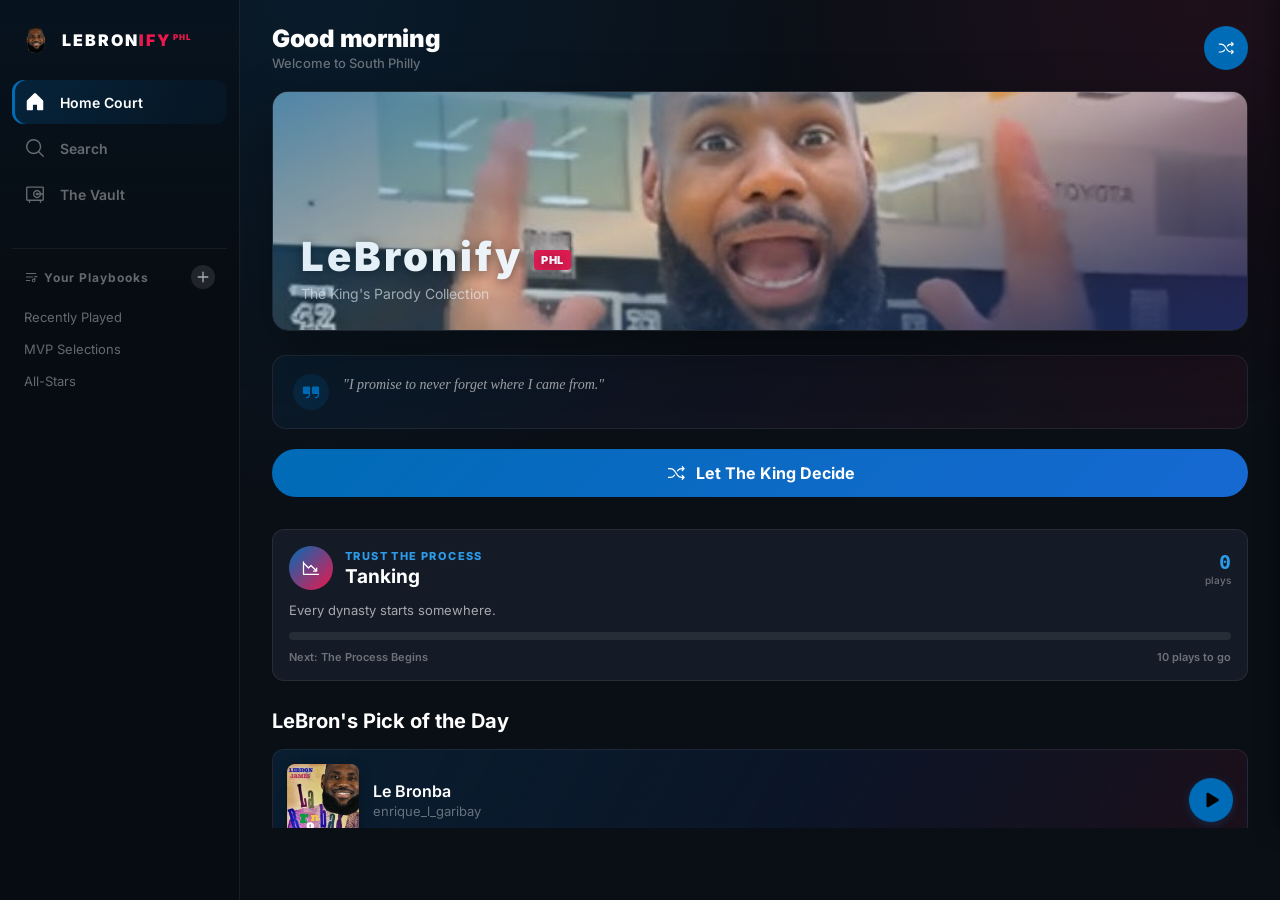
==== player/index.html @ b7b15cd8 "Rebuild the icon set, add analytics and SEO, harden mobile Icons - Replaced the hand-rolled icon set" ====
<!DOCTYPE html>
<html lang="en">
<head>
    <meta charset="UTF-8">
    <meta name="viewport" content="width=device-width, initial-scale=1.0, viewport-fit=cover">
    <meta name="theme-color" content="#0a0f16">

    <title>LeBronify Web Player — Stream 100+ LeBron Parody Songs Free</title>
    <meta name="description" content="Play the full LeBronify collection in your browser. Search 100+ LeBron James parody songs, build Playbooks, crown All-Stars and unlock trophies. Free, no sign-up.">
    <link rel="canonical" href="https://lebronify.app/player/">
    <meta name="robots" content="index, follow, max-image-preview:large">

    <!-- Open Graph -->
    <meta property="og:type" content="website">
    <meta property="og:site_name" content="LeBronify">
    <meta property="og:url" content="https://lebronify.app/player/">
    <meta property="og:title" content="LeBronify Web Player — 100+ LeBron Parody Songs">
    <meta property="og:description" content="Stream the full LeBronify collection free in your browser. No sign-up.">
    <meta property="og:image" content="https://lebronify.app/images/ui/og-image.jpg">
    <meta property="og:image:width" content="1200">
    <meta property="og:image:height" content="630">
    <meta property="og:image:alt" content="LeBronify — the King's parody collection">

    <meta name="twitter:card" content="summary_large_image">
    <meta name="twitter:title" content="LeBronify Web Player — 100+ LeBron Parody Songs">
    <meta name="twitter:description" content="Stream the full LeBronify collection free in your browser. No sign-up.">
    <meta name="twitter:image" content="https://lebronify.app/images/ui/og-image.jpg">

    <!-- Installable, full-screen on mobile home screens -->
    <meta name="mobile-web-app-capable" content="yes">
    <meta name="apple-mobile-web-app-capable" content="yes">
    <meta name="apple-mobile-web-app-status-bar-style" content="black-translucent">
    <meta name="apple-mobile-web-app-title" content="LeBronify">

    <base href="/">
    <link rel="stylesheet" href="theme.css">
    <link rel="stylesheet" href="app.css">
    <link rel="icon" type="image/png" href="images/ui/lebron_default.png">
    <link rel="apple-touch-icon" href="images/ui/app-icon.png">
    <link rel="manifest" href="site.webmanifest">

    <link rel="preload" href="/fonts/inter-var.woff2" as="font" type="font/woff2" crossorigin>

    <script type="application/ld+json">
{
  "@context": "https://schema.org",
  "@type": "WebApplication",
  "name": "LeBronify Web Player",
  "url": "https://lebronify.app/player/",
  "applicationCategory": "MultimediaApplication",
  "operatingSystem": "Any (web browser)",
  "description": "Free browser music player for 100+ LeBron James parody songs.",
  "isAccessibleForFree": true,
  "offers": {
    "@type": "Offer",
    "price": "0",
    "priceCurrency": "USD"
  },
  "isPartOf": {
    "@id": "https://lebronify.app/#website"
  },
  "breadcrumb": {
    "@type": "BreadcrumbList",
    "itemListElement": [
      {
        "@type": "ListItem",
        "position": 1,
        "name": "Home",
        "item": "https://lebronify.app/"
      },
      {
        "@type": "ListItem",
        "position": 2,
        "name": "Web Player",
        "item": "https://lebronify.app/player/"
      }
    ]
  }
}
    </script>

    <script src="analytics.js"></script>
</head>
<body>
    <div id="app">
        <!-- Sidebar -->
        <aside class="sidebar" id="sidebar">
            <a href="/" class="sidebar-logo">
                <img src="images/ui/lebron_default.png" alt="LeBronify" class="sidebar-logo-img">
                <span class="sidebar-logo-text">LEBRONIFY</span>
            </a>
            <nav class="sidebar-nav">
                <button class="nav-item active" data-view="home">
                    <i data-icon="home" class="nav-icon"></i>
                    <span class="nav-label">Home Court</span>
                </button>
                <button class="nav-item" data-view="search">
                    <i data-icon="search" class="nav-icon"></i>
                    <span class="nav-label">Search</span>
                </button>
                <button class="nav-item" data-view="vault">
                    <i data-icon="vault" class="nav-icon"></i>
                    <span class="nav-label">The Vault</span>
                </button>
            </nav>
            <div class="sidebar-playlists">
                <div class="sidebar-playlists-header">
                    <span class="sidebar-playlists-title">
                        <i data-icon="playlist" data-icon-size="14"></i>
                        Your Playbooks
                    </span>
                    <button class="sidebar-create-btn" id="create-playlist-btn" title="Draft a Playbook">
                        <i data-icon="plus" data-icon-size="14"></i>
                    </button>
                </div>
                <div class="sidebar-playlists-list" id="sidebar-playlists"></div>
            </div>
        </aside>

        <!-- Main Content -->
        <main class="main-content" id="main-content">
            <!-- Home View -->
            <div class="view active" id="view-home">
                <div class="taco-rain" id="taco-rain"></div>
                <div class="view-scroll">
                    <!-- Greeting -->
                    <div class="greeting-bar">
                        <div class="greeting-copy">
                            <h2 class="greeting-text" id="greeting-text">Good evening</h2>
                            <p class="greeting-sub">Welcome to South Philly</p>
                        </div>
                        <button class="greeting-shuffle pressable" id="greeting-shuffle" title="Shuffle everything" aria-label="Shuffle everything">
                            <i data-icon="shuffle" data-icon-size="18"></i>
                        </button>
                    </div>

                    <!-- Banner -->
                    <div class="home-banner">
                        <img src="images/ui/lebron_banner.jpg" alt="LeBron" class="banner-img">
                        <div class="banner-overlay">
                            <h1 class="banner-title">LeBronify <span class="visually-hidden">— LeBron James parody music player</span><span class="phl-badge" aria-hidden="true">PHL</span></h1>
                            <p class="banner-sub">The King's Parody Collection</p>
                        </div>
                    </div>

                    <!-- Taco Tuesday Banner (hidden by default) -->
                    <div class="taco-banner-section" id="taco-banner" style="display:none;">
                        <div class="taco-gradient">
                            <span class="taco-title-text">TACO TUESDAYYYYY</span>
                            <button class="taco-play-btn" id="taco-play-btn">
                                <i data-icon="play" data-icon-size="14"></i>
                                Play Taco Tuesday
                            </button>
                        </div>
                    </div>

                    <!-- LeBron Quote of the Day -->
                    <div class="lebron-quote-card" id="lebron-quote">
                        <div class="quote-icon">
                            <i data-icon="quotes" data-icon-size="20"></i>
                        </div>
                        <div class="quote-text" id="quote-text"></div>
                        <div class="quote-attr">- LeBron James</div>
                    </div>

                    <!-- Listening Streak -->
                    <div class="streak-bar" id="streak-bar" style="display:none;">
                        <i data-icon="flame" class="streak-icon" data-icon-size="32"></i>
                        <div class="streak-info">
                            <div class="streak-label">Listening Streak</div>
                            <div class="streak-count"><span id="streak-num">0</span> <span>day streak</span> &middot; <span id="total-plays">0</span> <span>plays</span></div>
                        </div>
                    </div>

                    <!-- Shuffle Button -->
                    <button class="shuffle-btn" id="shuffle-all-btn">
                        <i data-icon="shuffle" data-icon-size="20"></i>
                        Let The King Decide
                    </button>

                    <!-- Trust The Process -->
                    <div class="process-meter surface-card" id="process-meter"></div>

                    <!-- Song of the Day -->
                    <section class="home-section">
                        <h2 class="section-title">LeBron's Pick of the Day</h2>
                        <div class="potd-card" id="potd-card"></div>
                    </section>

                    <!-- Jump Back In -->
                    <section class="home-section" id="jumpback-section" style="display:none;">
                        <h2 class="section-title">Jump Back In</h2>
                        <p class="section-sub">Pick up where you left off</p>
                        <div class="jumpback-grid" id="jumpback-grid"></div>
                    </section>

                    <!-- Recent Highlights -->
                    <section class="home-section" id="recent-section" style="display:none;">
                        <h2 class="section-title">Recent Highlights</h2>
                        <div class="scroll-row" id="recent-row"></div>
                    </section>

                    <!-- MVP Selections -->
                    <section class="home-section" id="mvp-section" style="display:none;">
                        <h2 class="section-title">MVP Selections</h2>
                        <div class="scroll-row" id="mvp-row"></div>
                    </section>

                    <!-- My Starting 5 -->
                    <section class="home-section" id="starting5-section" style="display:none;">
                        <h2 class="section-title">GOAT Debate</h2>
                        <div class="starting5-card surface-card" id="starting5-preview"></div>
                        <button class="btn-primary starting5-share" id="starting5-share">
                            <i data-icon="share" data-icon-size="16"></i>
                            Share My Starting 5
                        </button>
                    </section>

                    <!-- The Full Roster -->
                    <section class="home-section">
                        <h2 class="section-title">The Full Roster</h2>
                        <div class="song-list" id="full-roster"></div>
                    </section>
                </div>
            </div>

            <!-- Search View -->
            <div class="view" id="view-search">
                <div class="view-scroll">
                    <h2 class="view-title">Search</h2>
                    <div class="search-bar-wrap">
                        <i data-icon="search" class="search-bar-icon"></i>
                        <input type="text" class="search-input" id="search-input" placeholder="Search the roster" autocomplete="off" autocorrect="off" spellcheck="false">
                        <button class="search-clear" id="search-clear-btn" aria-label="Clear search">✕</button>
                    </div>
                    <div id="search-active-category" style="display:none;"></div>
                    <div id="search-prefill"></div>
                    <div class="song-list" id="search-results"></div>
                </div>
            </div>

            <!-- Vault View -->
            <div class="view" id="view-vault">
                <div class="view-scroll">
                    <h2 class="view-title">The Vault</h2>
                    <div class="vault-stats" id="vault-stats"></div>
                    <div class="vault-tabs">
                        <button class="vault-tab active" data-vault-tab="playbooks">Playbooks</button>
                        <button class="vault-tab" data-vault-tab="allstars">All-Stars</button>
                        <button class="vault-tab" data-vault-tab="trophies">Trophies</button>
                    </div>
                    <div class="vault-panel active" id="vault-playbooks">
                        <div class="vault-section-label">System Playlists</div>
                        <div class="playlist-list" id="system-playlists"></div>
                        <div class="vault-section-label">Your Playbooks</div>
                        <div class="playlist-list" id="user-playlists"></div>
                        <button class="draft-btn" id="vault-create-btn">
                            <i data-icon="plus" data-icon-size="16"></i>
                            Draft a Playbook
                        </button>
                    </div>
                    <div class="vault-panel" id="vault-trophies">
                        <div class="trophies-head">
                            <span class="vault-section-label">Trophy Case</span>
                            <span class="trophies-count" id="trophies-count">0/12</span>
                        </div>
                        <div class="trophies-grid" id="trophies-grid"></div>
                    </div>
                    <div class="vault-panel" id="vault-allstars">
                        <div class="song-list" id="allstars-list"></div>
                        <div class="empty-state" id="empty-allstars" style="display:none;">
                            <i data-icon="star" class="empty-icon"></i>
                            <h3>No All-Stars Yet</h3>
                            <p>Even the King has his favorites. Tap the star on any song to crown it an All-Star.</p>
                        </div>
                    </div>
                </div>
            </div>

            <!-- Playlist Detail View -->
            <div class="view" id="view-playlist-detail">
                <div class="view-scroll">
                    <button class="back-btn" id="playlist-back-btn">
                        <i data-icon="back" data-icon-size="16"></i>
                        Back
                    </button>
                    <div class="playlist-header" id="playlist-header"></div>
                    <div class="playlist-actions">
                        <button class="play-all-btn" id="playlist-play-all">
                            <i data-icon="play" data-icon-size="14"></i>
                            Play All
                        </button>
                        <button class="shuffle-play-btn" id="playlist-shuffle">
                            <i data-icon="shuffle" data-icon-size="14"></i>
                            Shuffle
                        </button>
                    </div>
                    <div class="song-list" id="playlist-songs"></div>
                </div>
            </div>

            <!-- Now Playing View (full screen) -->
            <div class="view" id="view-player">
                <div class="view-scroll player-view-scroll">
                    <button class="back-btn player-back" id="player-back-btn">
                        <i data-icon="back" data-icon-size="16"></i>
                        Back
                    </button>
                    <!-- Empty State -->
                    <div class="player-empty" id="player-empty">
                        <img src="images/ui/lebron_default.png" alt="LeBron" class="player-empty-img">
                        <div class="player-empty-title">LEBRONIFY</div>
                        <div class="player-empty-quote">"I'm not playing right now, but I'm always ready."</div>
                        <button class="player-empty-btn" id="player-empty-play">
                            <i data-icon="play" data-icon-size="16"></i>
                            Let The King Play
                        </button>
                    </div>
                    <div class="player-content" id="player-content" style="display:none;">
                        <div class="player-art-wrap">
                            <img src="" alt="" class="player-art" id="player-art">
                        </div>
                        <div class="player-song-title" id="player-title">Not Playing</div>
                        <div class="player-song-artist" id="player-artist">Select a song to start</div>
                        <div class="player-progress-wrap">
                            <div class="player-progress-bar" id="player-progress-bar">
                                <div class="player-progress-fill" id="player-progress-fill"></div>
                                <div class="player-progress-thumb" id="player-progress-thumb"></div>
                            </div>
                            <div class="player-times">
                                <span id="player-time-current">0:00</span>
                                <span id="player-time-total">0:00</span>
                            </div>
                        </div>
                        <div class="player-controls">
                            <button class="ctrl-btn" id="btn-shuffle" title="Shuffle"></button>
                            <button class="ctrl-btn ctrl-main" id="btn-prev" title="Previous"></button>
                            <button class="ctrl-btn ctrl-play" id="btn-play" title="Play"></button>
                            <button class="ctrl-btn ctrl-main" id="btn-next" title="Next"></button>
                            <button class="ctrl-btn" id="btn-repeat" title="Repeat"></button>
                        </div>
                        <div class="player-actions">
                            <button class="action-btn" id="btn-favorite" title="All-Star">
                                <span class="action-icon"></span>
                                <span class="action-label">All-Star</span>
                            </button>
                            <button class="action-btn" id="btn-queue" title="Queue">
                                <i data-icon="queue" class="action-icon"></i>
                                <span class="action-label">Queue</span>
                            </button>
                            <button class="action-btn" id="btn-add-playlist" title="Add to Playbook">
                                <i data-icon="plusCircle" class="action-icon" data-icon-size="2"></i>
                                <span class="action-label">Playbook</span>
                            </button>
                            <button class="action-btn" id="btn-mix" title="Mix">
                                <i data-icon="sparkles" class="action-icon"></i>
                                <span class="action-label">Mix</span>
                            </button>
                        </div>
                        <!-- On The Bench -->
                        <div class="bench-section" id="bench-section">
                            <h3 class="bench-title">On The Bench</h3>
                            <div class="bench-list" id="bench-list"></div>
                        </div>
                    </div>
                </div>
            </div>
        </main>

        <!-- Queue Panel (slide-in) -->
        <div class="queue-panel" id="queue-panel">
            <div class="queue-drag-handle"></div>
            <div class="queue-header">
                <h2>Queue</h2>
                <button class="queue-close" id="queue-close">
                    <i data-icon="close" data-icon-size="18"></i>
                </button>
            </div>
            <!-- On The Court (now playing in queue) -->
            <div class="queue-court" id="queue-court"></div>
            <!-- On The Bench (upcoming) -->
            <div class="queue-bench-header">
                <span class="queue-bench-label">ON THE BENCH</span>
                <span class="queue-bench-count" id="queue-bench-count">0</span>
            </div>
            <div class="queue-list" id="queue-list"></div>
            <!-- Queue Bottom Controls -->
            <div class="queue-bottom">
                <button class="queue-bottom-btn" id="queue-clear" title="Clear">
                    <i data-icon="trash" data-icon-size="18"></i>
                    <span>Clear</span>
                </button>
                <button class="queue-bottom-btn" id="queue-shuffle" title="Shuffle">
                    <i data-icon="shuffle" data-icon-size="18"></i>
                    <span>Shuffle</span>
                </button>
                <button class="queue-bottom-btn" id="queue-repeat" title="Repeat">
                    <i data-icon="repeat" data-icon-size="18"></i>
                    <span>Repeat</span>
                </button>
                <button class="queue-bottom-btn" id="queue-mix" title="Mix">
                    <i data-icon="sparkles" data-icon-size="18"></i>
                    <span>Mix</span>
                </button>
            </div>
        </div>

        <!-- Now Playing Bar (bottom) -->
        <div class="now-playing-bar" id="now-playing-bar" style="display:none;">
            <div class="npb-progress">
                <div class="npb-progress-fill" id="npb-progress-fill"></div>
            </div>
            <div class="npb-content">
                <div class="npb-left" id="npb-open-player">
                    <img src="" alt="" class="npb-art" id="npb-art">
                    <div class="npb-info">
                        <div class="npb-title" id="npb-title">Not Playing</div>
                        <div class="npb-artist" id="npb-artist"></div>
                    </div>
                </div>
                <div class="npb-controls">
                    <button class="npb-btn" id="npb-prev"></button>
                    <button class="npb-btn npb-play" id="npb-play"></button>
                    <button class="npb-btn" id="npb-next"></button>
                </div>
                <div class="npb-right">
                    <button class="npb-btn npb-fav" id="npb-fav" title="All-Star"></button>
                    <div class="npb-volume">
                        <i data-icon="volume" data-icon-size="16"></i>
                        <input type="range" class="volume-slider" id="volume-slider" min="0" max="100" value="80">
                    </div>
                </div>
            </div>
        </div>

        <!-- AD Overlay -->
        <div class="ad-overlay" id="ad-overlay" style="display:none;">
            <div class="ad-card">
                <div class="ad-header" id="ad-header">THE BROW KNOWS</div>
                <img src="" alt="AD" class="ad-img" id="ad-img">
                <div class="ad-msg" id="ad-msg"></div>
                <button class="ad-dismiss-btn" id="ad-dismiss"></button>
            </div>
        </div>

        <!-- Create Playlist Modal -->
        <div class="modal-overlay" id="modal-create" style="display:none;">
            <div class="modal-card">
                <h2>Draft a Playbook</h2>
                <input type="text" class="modal-input" id="playlist-name-input" placeholder="Playbook name...">
                <div class="modal-actions">
                    <button class="modal-cancel" id="modal-cancel">Cancel</button>
                    <button class="modal-confirm" id="modal-confirm">Draft</button>
                </div>
            </div>
        </div>

        <!-- Add to Playlist Modal -->
        <div class="modal-overlay" id="modal-add-to-playlist" style="display:none;">
            <div class="modal-card">
                <h2>Add to Playbook</h2>
                <div class="modal-playlist-list" id="modal-playlist-list"></div>
                <button class="modal-cancel" id="modal-add-cancel">Cancel</button>
            </div>
        </div>

        <!-- Mobile Tab Bar -->
        <div class="mobile-tabs" id="mobile-tabs">
            <button class="mobile-tab active" data-view="home">
                <i data-icon="home" data-icon-size="20"></i>
                <span>Home</span>
            </button>
            <button class="mobile-tab" data-view="search">
                <i data-icon="search" data-icon-size="20"></i>
                <span>Search</span>
            </button>
            <button class="mobile-tab" data-view="player">
                <i data-icon="nowPlaying" data-icon-size="20"></i>
                <span>Now Playing</span>
            </button>
            <button class="mobile-tab" data-view="vault">
                <i data-icon="vault" data-icon-size="20"></i>
                <span>The Vault</span>
            </button>
        </div>
    </div>

    <script src="icons.js"></script>
    <script src="app.js"></script>
</body>
</html>
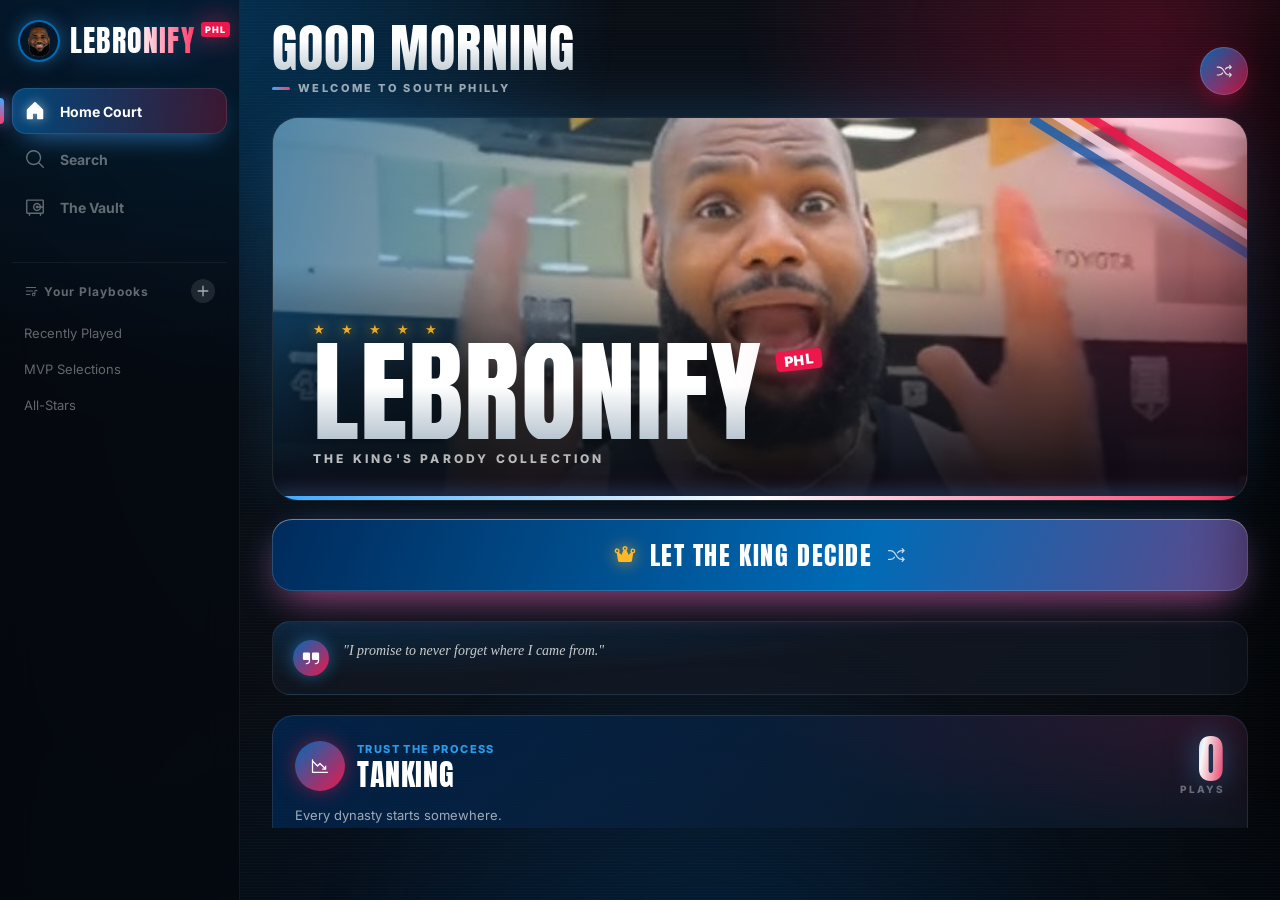
==== commit 6d645927: "Give the web player the arena-night redesign - Anton display type on titles, wordmarks and scoreboar" ====
--- a/player/index.html
+++ b/player/index.html
@@ -40,6 +40,7 @@
     <link rel="manifest" href="site.webmanifest">
 
     <link rel="preload" href="/fonts/inter-var.woff2" as="font" type="font/woff2" crossorigin>
+    <link rel="preload" href="/fonts/anton.woff2" as="font" type="font/woff2" crossorigin>
 
     <script type="application/ld+json">
 {
@@ -82,7 +83,15 @@
     <script src="analytics.js"></script>
 </head>
 <body>
-    <div id="app">
+    <div id="app" data-view="home">
+        <!-- Arena lights: slow-drifting spotlights behind everything, tinted
+             toward the current song's artwork colour. Purely decorative. -->
+        <div class="arena-bg" aria-hidden="true">
+            <span class="arena-light arena-light--royal"></span>
+            <span class="arena-light arena-light--liberty"></span>
+            <span class="arena-light arena-light--song"></span>
+        </div>
+
         <!-- Sidebar -->
         <aside class="sidebar" id="sidebar">
             <a href="/" class="sidebar-logo">
@@ -137,11 +146,25 @@
                     <!-- Banner -->
                     <div class="home-banner">
                         <img src="images/ui/lebron_banner.jpg" alt="LeBron" class="banner-img">
+                        <div class="banner-stripes" aria-hidden="true"><i></i><i></i><i></i></div>
+                        <button class="banner-live" id="banner-live" type="button" aria-label="Open the player">
+                            <span class="banner-live-dot" aria-hidden="true"></span>
+                            <span class="banner-live-label" id="banner-live-label">Live</span>
+                            <span class="banner-live-title" id="banner-live-title"></span>
+                        </button>
                         <div class="banner-overlay">
+                            <div class="banner-stars" aria-hidden="true">&#9733; &#9733; &#9733; &#9733; &#9733;</div>
                             <h1 class="banner-title">LeBronify <span class="visually-hidden">— LeBron James parody music player</span><span class="phl-badge" aria-hidden="true">PHL</span></h1>
                             <p class="banner-sub">The King's Parody Collection</p>
                         </div>
                     </div>
+
+                    <!-- Shuffle Button -->
+                    <button class="shuffle-btn" id="shuffle-all-btn">
+                        <i data-icon="crown" data-icon-size="22"></i>
+                        <span class="shuffle-btn-label">Let The King Decide</span>
+                        <i data-icon="shuffle" data-icon-size="20"></i>
+                    </button>
 
                     <!-- Taco Tuesday Banner (hidden by default) -->
                     <div class="taco-banner-section" id="taco-banner" style="display:none;">
@@ -171,12 +194,6 @@
                             <div class="streak-count"><span id="streak-num">0</span> <span>day streak</span> &middot; <span id="total-plays">0</span> <span>plays</span></div>
                         </div>
                     </div>
-
-                    <!-- Shuffle Button -->
-                    <button class="shuffle-btn" id="shuffle-all-btn">
-                        <i data-icon="shuffle" data-icon-size="20"></i>
-                        Let The King Decide
-                    </button>
 
                     <!-- Trust The Process -->
                     <div class="process-meter surface-card" id="process-meter"></div>
@@ -317,9 +334,16 @@
                         </button>
                     </div>
                     <div class="player-content" id="player-content" style="display:none;">
-                        <div class="player-art-wrap">
-                            <img src="" alt="" class="player-art" id="player-art">
-                        </div>
+                        <div class="player-stage">
+                            <!-- Record that slides out from behind the sleeve and spins while playing -->
+                            <div class="player-vinyl" aria-hidden="true">
+                                <img src="" alt="" class="player-vinyl-label" id="player-vinyl-label">
+                            </div>
+                            <div class="player-art-wrap">
+                                <img src="" alt="" class="player-art" id="player-art">
+                            </div>
+                        </div>
+                        <div class="player-eyebrow" aria-hidden="true"><span class="banner-live-dot"></span> On The Court</div>
                         <div class="player-song-title" id="player-title">Not Playing</div>
                         <div class="player-song-artist" id="player-artist">Select a song to start</div>
                         <div class="player-progress-wrap">
@@ -349,7 +373,7 @@
                                 <span class="action-label">Queue</span>
                             </button>
                             <button class="action-btn" id="btn-add-playlist" title="Add to Playbook">
-                                <i data-icon="plusCircle" class="action-icon" data-icon-size="2"></i>
+                                <i data-icon="plusCircle" class="action-icon" data-icon-size="20"></i>
                                 <span class="action-label">Playbook</span>
                             </button>
                             <button class="action-btn" id="btn-mix" title="Mix">
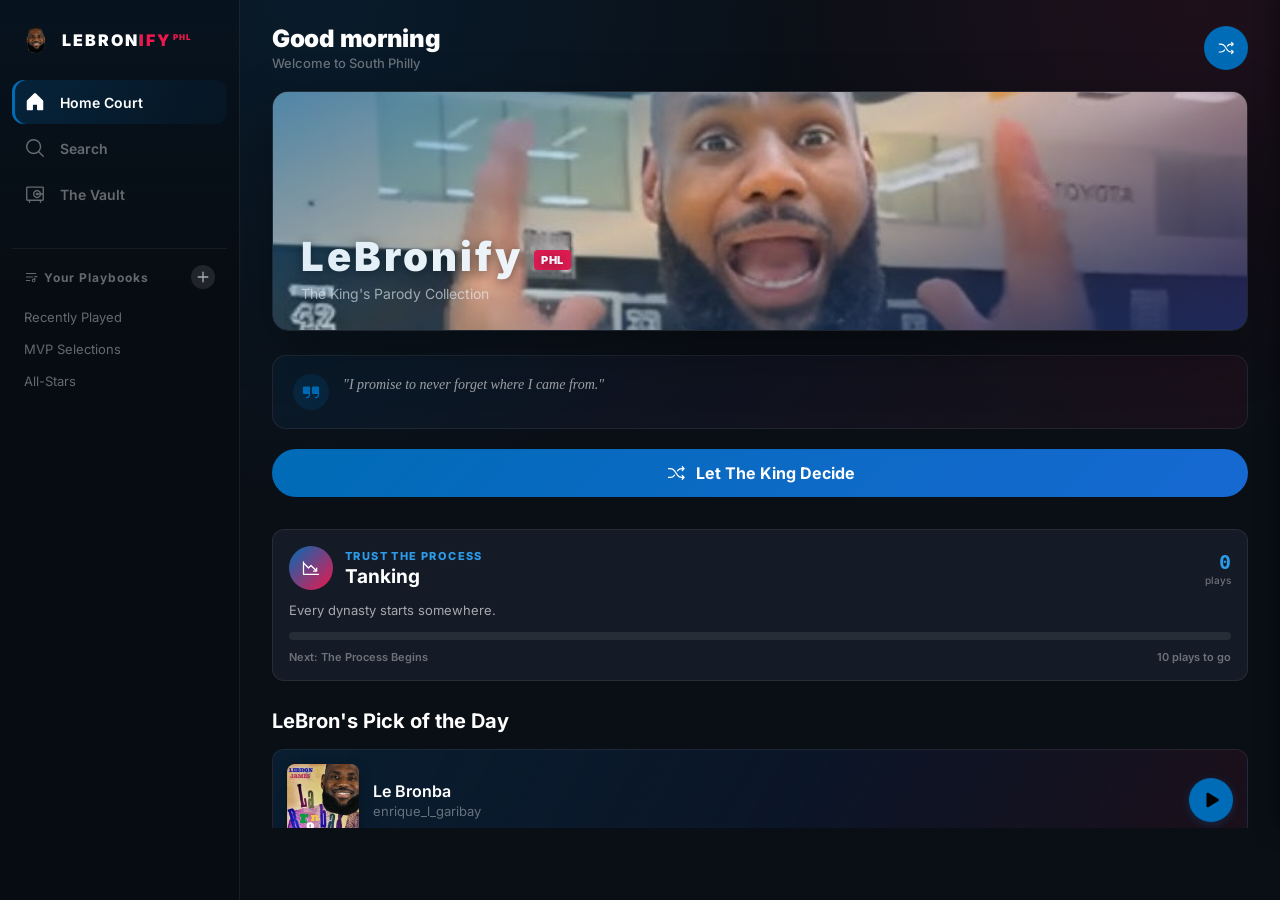
==== commit 9b6441c3: "Pare the landing page back to a cohesive, restrained design Codify usage rules in theme.css (royal =" ====
--- a/player/index.html
+++ b/player/index.html
@@ -40,7 +40,6 @@
     <link rel="manifest" href="site.webmanifest">
 
     <link rel="preload" href="/fonts/inter-var.woff2" as="font" type="font/woff2" crossorigin>
-    <link rel="preload" href="/fonts/anton.woff2" as="font" type="font/woff2" crossorigin>
 
     <script type="application/ld+json">
 {
@@ -84,14 +83,6 @@
 </head>
 <body>
     <div id="app" data-view="home">
-        <!-- Arena lights: slow-drifting spotlights behind everything, tinted
-             toward the current song's artwork colour. Purely decorative. -->
-        <div class="arena-bg" aria-hidden="true">
-            <span class="arena-light arena-light--royal"></span>
-            <span class="arena-light arena-light--liberty"></span>
-            <span class="arena-light arena-light--song"></span>
-        </div>
-
         <!-- Sidebar -->
         <aside class="sidebar" id="sidebar">
             <a href="/" class="sidebar-logo">
@@ -146,25 +137,11 @@
                     <!-- Banner -->
                     <div class="home-banner">
                         <img src="images/ui/lebron_banner.jpg" alt="LeBron" class="banner-img">
-                        <div class="banner-stripes" aria-hidden="true"><i></i><i></i><i></i></div>
-                        <button class="banner-live" id="banner-live" type="button" aria-label="Open the player">
-                            <span class="banner-live-dot" aria-hidden="true"></span>
-                            <span class="banner-live-label" id="banner-live-label">Live</span>
-                            <span class="banner-live-title" id="banner-live-title"></span>
-                        </button>
                         <div class="banner-overlay">
-                            <div class="banner-stars" aria-hidden="true">&#9733; &#9733; &#9733; &#9733; &#9733;</div>
                             <h1 class="banner-title">LeBronify <span class="visually-hidden">— LeBron James parody music player</span><span class="phl-badge" aria-hidden="true">PHL</span></h1>
                             <p class="banner-sub">The King's Parody Collection</p>
                         </div>
                     </div>
-
-                    <!-- Shuffle Button -->
-                    <button class="shuffle-btn" id="shuffle-all-btn">
-                        <i data-icon="crown" data-icon-size="22"></i>
-                        <span class="shuffle-btn-label">Let The King Decide</span>
-                        <i data-icon="shuffle" data-icon-size="20"></i>
-                    </button>
 
                     <!-- Taco Tuesday Banner (hidden by default) -->
                     <div class="taco-banner-section" id="taco-banner" style="display:none;">
@@ -194,6 +171,12 @@
                             <div class="streak-count"><span id="streak-num">0</span> <span>day streak</span> &middot; <span id="total-plays">0</span> <span>plays</span></div>
                         </div>
                     </div>
+
+                    <!-- Shuffle Button -->
+                    <button class="shuffle-btn" id="shuffle-all-btn">
+                        <i data-icon="shuffle" data-icon-size="20"></i>
+                        Let The King Decide
+                    </button>
 
                     <!-- Trust The Process -->
                     <div class="process-meter surface-card" id="process-meter"></div>
@@ -334,16 +317,9 @@
                         </button>
                     </div>
                     <div class="player-content" id="player-content" style="display:none;">
-                        <div class="player-stage">
-                            <!-- Record that slides out from behind the sleeve and spins while playing -->
-                            <div class="player-vinyl" aria-hidden="true">
-                                <img src="" alt="" class="player-vinyl-label" id="player-vinyl-label">
-                            </div>
-                            <div class="player-art-wrap">
-                                <img src="" alt="" class="player-art" id="player-art">
-                            </div>
-                        </div>
-                        <div class="player-eyebrow" aria-hidden="true"><span class="banner-live-dot"></span> On The Court</div>
+                        <div class="player-art-wrap">
+                            <img src="" alt="" class="player-art" id="player-art">
+                        </div>
                         <div class="player-song-title" id="player-title">Not Playing</div>
                         <div class="player-song-artist" id="player-artist">Select a song to start</div>
                         <div class="player-progress-wrap">
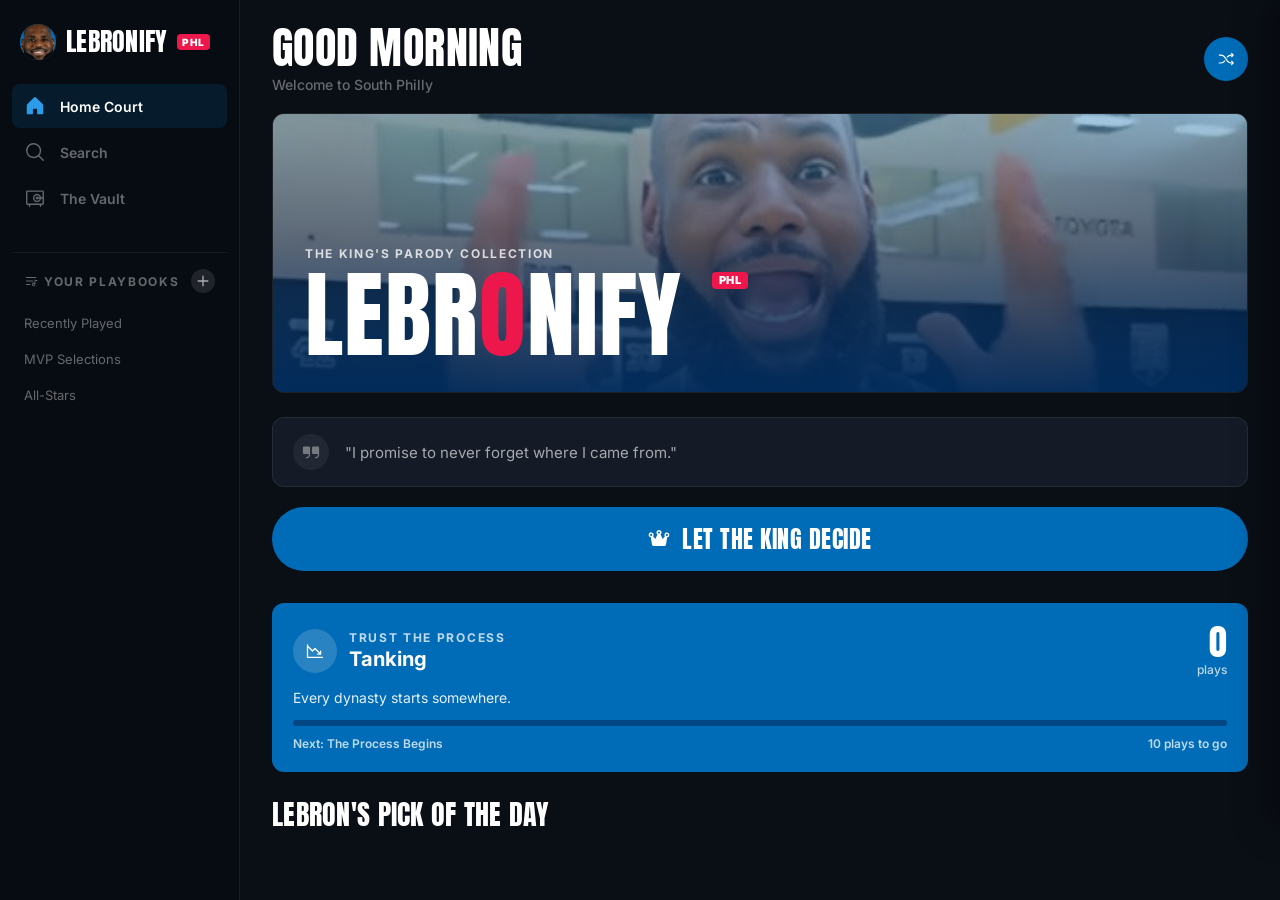
==== commit a7215c8b: "Rework the web player to match the landing page's system Replace the earlier arena refresh with a co" ====
--- a/player/index.html
+++ b/player/index.html
@@ -40,6 +40,7 @@
     <link rel="manifest" href="site.webmanifest">
 
     <link rel="preload" href="/fonts/inter-var.woff2" as="font" type="font/woff2" crossorigin>
+    <link rel="preload" href="/fonts/anton.woff2" as="font" type="font/woff2" crossorigin>
 
     <script type="application/ld+json">
 {
@@ -86,7 +87,7 @@
         <!-- Sidebar -->
         <aside class="sidebar" id="sidebar">
             <a href="/" class="sidebar-logo">
-                <img src="images/ui/lebron_default.png" alt="LeBronify" class="sidebar-logo-img">
+                <span class="brand-mark"><img src="images/ui/lebron_default.png" alt=""></span>
                 <span class="sidebar-logo-text">LEBRONIFY</span>
             </a>
             <nav class="sidebar-nav">
@@ -138,7 +139,7 @@
                     <div class="home-banner">
                         <img src="images/ui/lebron_banner.jpg" alt="LeBron" class="banner-img">
                         <div class="banner-overlay">
-                            <h1 class="banner-title">LeBronify <span class="visually-hidden">— LeBron James parody music player</span><span class="phl-badge" aria-hidden="true">PHL</span></h1>
+                            <h1 class="banner-title">LeBr<span class="banner-o">o</span>nify <span class="visually-hidden">— LeBron James parody music player</span><span class="phl-badge" aria-hidden="true">PHL</span></h1>
                             <p class="banner-sub">The King's Parody Collection</p>
                         </div>
                     </div>
@@ -174,7 +175,7 @@
 
                     <!-- Shuffle Button -->
                     <button class="shuffle-btn" id="shuffle-all-btn">
-                        <i data-icon="shuffle" data-icon-size="20"></i>
+                        <i data-icon="crown" data-icon-size="22"></i>
                         Let The King Decide
                     </button>
 
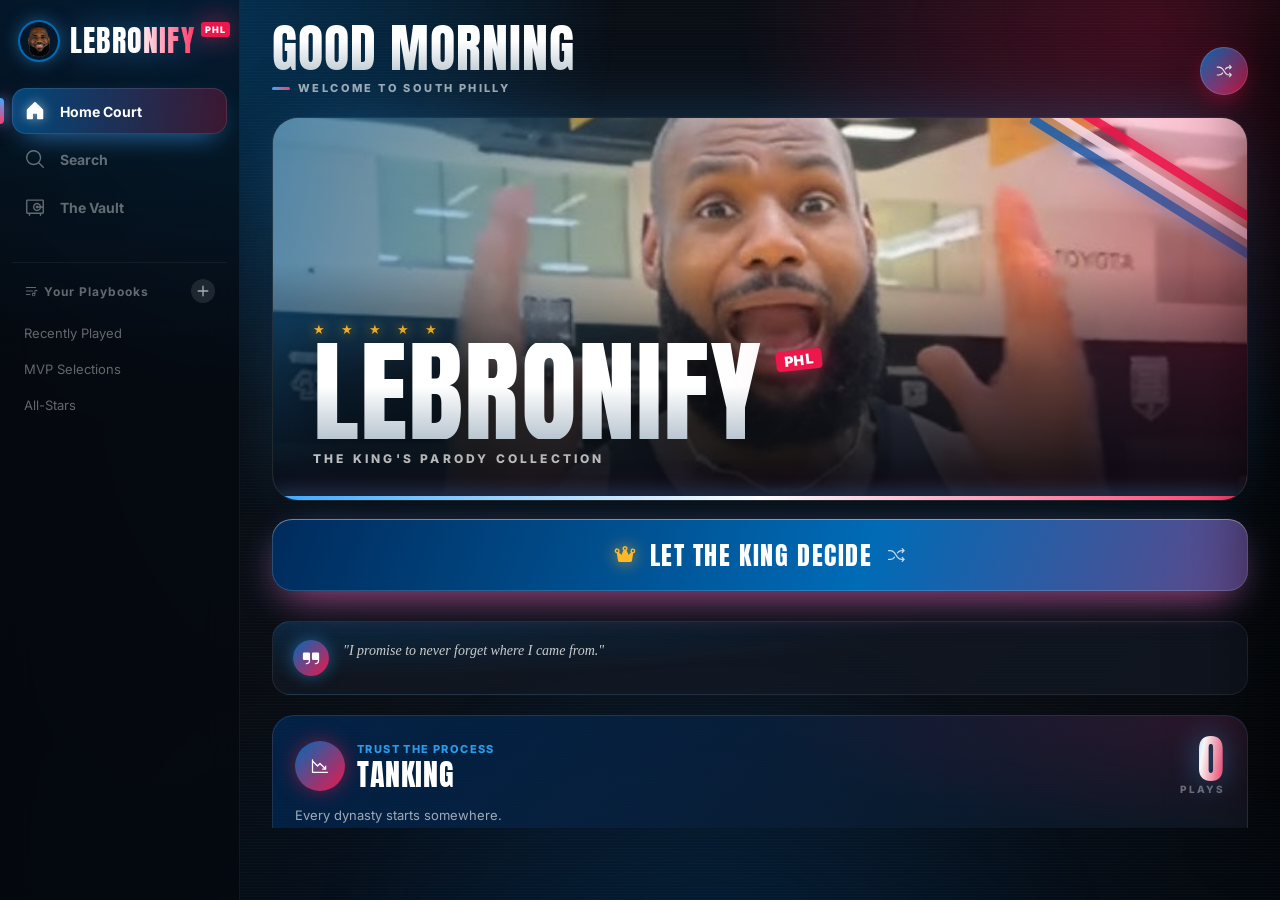
==== commit 29d606e2: "Give the web player the arena-night redesign - Anton display type on titles, wordmarks and scoreboar" ====
--- a/player/index.html
+++ b/player/index.html
@@ -84,10 +84,18 @@
 </head>
 <body>
     <div id="app" data-view="home">
+        <!-- Arena lights: slow-drifting spotlights behind everything, tinted
+             toward the current song's artwork colour. Purely decorative. -->
+        <div class="arena-bg" aria-hidden="true">
+            <span class="arena-light arena-light--royal"></span>
+            <span class="arena-light arena-light--liberty"></span>
+            <span class="arena-light arena-light--song"></span>
+        </div>
+
         <!-- Sidebar -->
         <aside class="sidebar" id="sidebar">
             <a href="/" class="sidebar-logo">
-                <span class="brand-mark"><img src="images/ui/lebron_default.png" alt=""></span>
+                <img src="images/ui/lebron_default.png" alt="LeBronify" class="sidebar-logo-img">
                 <span class="sidebar-logo-text">LEBRONIFY</span>
             </a>
             <nav class="sidebar-nav">
@@ -138,11 +146,25 @@
                     <!-- Banner -->
                     <div class="home-banner">
                         <img src="images/ui/lebron_banner.jpg" alt="LeBron" class="banner-img">
+                        <div class="banner-stripes" aria-hidden="true"><i></i><i></i><i></i></div>
+                        <button class="banner-live" id="banner-live" type="button" aria-label="Open the player">
+                            <span class="banner-live-dot" aria-hidden="true"></span>
+                            <span class="banner-live-label" id="banner-live-label">Live</span>
+                            <span class="banner-live-title" id="banner-live-title"></span>
+                        </button>
                         <div class="banner-overlay">
-                            <h1 class="banner-title">LeBr<span class="banner-o">o</span>nify <span class="visually-hidden">— LeBron James parody music player</span><span class="phl-badge" aria-hidden="true">PHL</span></h1>
+                            <div class="banner-stars" aria-hidden="true">&#9733; &#9733; &#9733; &#9733; &#9733;</div>
+                            <h1 class="banner-title">LeBronify <span class="visually-hidden">— LeBron James parody music player</span><span class="phl-badge" aria-hidden="true">PHL</span></h1>
                             <p class="banner-sub">The King's Parody Collection</p>
                         </div>
                     </div>
+
+                    <!-- Shuffle Button -->
+                    <button class="shuffle-btn" id="shuffle-all-btn">
+                        <i data-icon="crown" data-icon-size="22"></i>
+                        <span class="shuffle-btn-label">Let The King Decide</span>
+                        <i data-icon="shuffle" data-icon-size="20"></i>
+                    </button>
 
                     <!-- Taco Tuesday Banner (hidden by default) -->
                     <div class="taco-banner-section" id="taco-banner" style="display:none;">
@@ -172,12 +194,6 @@
                             <div class="streak-count"><span id="streak-num">0</span> <span>day streak</span> &middot; <span id="total-plays">0</span> <span>plays</span></div>
                         </div>
                     </div>
-
-                    <!-- Shuffle Button -->
-                    <button class="shuffle-btn" id="shuffle-all-btn">
-                        <i data-icon="crown" data-icon-size="22"></i>
-                        Let The King Decide
-                    </button>
 
                     <!-- Trust The Process -->
                     <div class="process-meter surface-card" id="process-meter"></div>
@@ -318,9 +334,16 @@
                         </button>
                     </div>
                     <div class="player-content" id="player-content" style="display:none;">
-                        <div class="player-art-wrap">
-                            <img src="" alt="" class="player-art" id="player-art">
-                        </div>
+                        <div class="player-stage">
+                            <!-- Record that slides out from behind the sleeve and spins while playing -->
+                            <div class="player-vinyl" aria-hidden="true">
+                                <img src="" alt="" class="player-vinyl-label" id="player-vinyl-label">
+                            </div>
+                            <div class="player-art-wrap">
+                                <img src="" alt="" class="player-art" id="player-art">
+                            </div>
+                        </div>
+                        <div class="player-eyebrow" aria-hidden="true"><span class="banner-live-dot"></span> On The Court</div>
                         <div class="player-song-title" id="player-title">Not Playing</div>
                         <div class="player-song-artist" id="player-artist">Select a song to start</div>
                         <div class="player-progress-wrap">
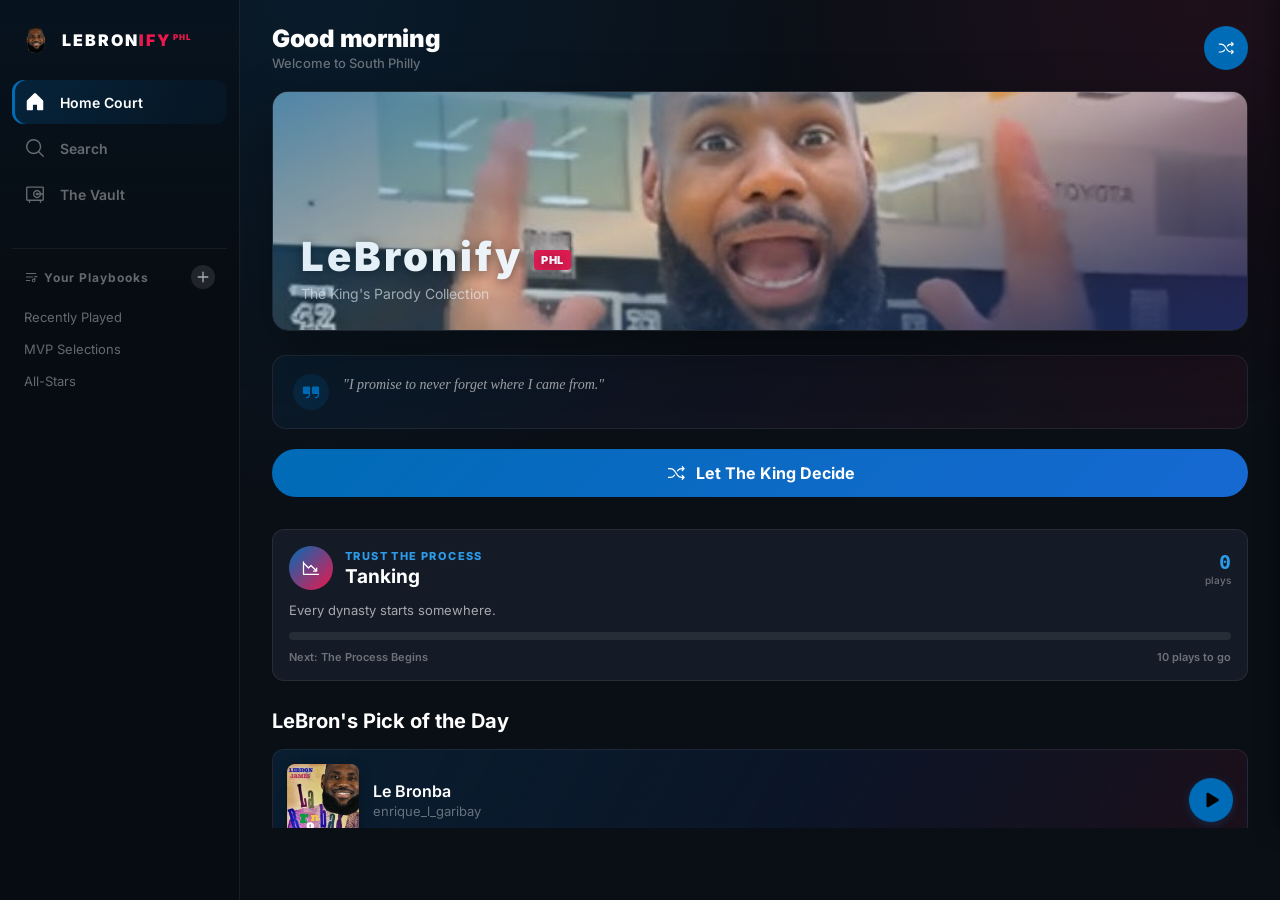
==== commit 56754e61: "Pare the landing page back to a cohesive, restrained design Codify usage rules in theme.css (royal =" ====
--- a/player/index.html
+++ b/player/index.html
@@ -40,7 +40,6 @@
     <link rel="manifest" href="site.webmanifest">
 
     <link rel="preload" href="/fonts/inter-var.woff2" as="font" type="font/woff2" crossorigin>
-    <link rel="preload" href="/fonts/anton.woff2" as="font" type="font/woff2" crossorigin>
 
     <script type="application/ld+json">
 {
@@ -84,14 +83,6 @@
 </head>
 <body>
     <div id="app" data-view="home">
-        <!-- Arena lights: slow-drifting spotlights behind everything, tinted
-             toward the current song's artwork colour. Purely decorative. -->
-        <div class="arena-bg" aria-hidden="true">
-            <span class="arena-light arena-light--royal"></span>
-            <span class="arena-light arena-light--liberty"></span>
-            <span class="arena-light arena-light--song"></span>
-        </div>
-
         <!-- Sidebar -->
         <aside class="sidebar" id="sidebar">
             <a href="/" class="sidebar-logo">
@@ -146,25 +137,11 @@
                     <!-- Banner -->
                     <div class="home-banner">
                         <img src="images/ui/lebron_banner.jpg" alt="LeBron" class="banner-img">
-                        <div class="banner-stripes" aria-hidden="true"><i></i><i></i><i></i></div>
-                        <button class="banner-live" id="banner-live" type="button" aria-label="Open the player">
-                            <span class="banner-live-dot" aria-hidden="true"></span>
-                            <span class="banner-live-label" id="banner-live-label">Live</span>
-                            <span class="banner-live-title" id="banner-live-title"></span>
-                        </button>
                         <div class="banner-overlay">
-                            <div class="banner-stars" aria-hidden="true">&#9733; &#9733; &#9733; &#9733; &#9733;</div>
                             <h1 class="banner-title">LeBronify <span class="visually-hidden">— LeBron James parody music player</span><span class="phl-badge" aria-hidden="true">PHL</span></h1>
                             <p class="banner-sub">The King's Parody Collection</p>
                         </div>
                     </div>
-
-                    <!-- Shuffle Button -->
-                    <button class="shuffle-btn" id="shuffle-all-btn">
-                        <i data-icon="crown" data-icon-size="22"></i>
-                        <span class="shuffle-btn-label">Let The King Decide</span>
-                        <i data-icon="shuffle" data-icon-size="20"></i>
-                    </button>
 
                     <!-- Taco Tuesday Banner (hidden by default) -->
                     <div class="taco-banner-section" id="taco-banner" style="display:none;">
@@ -194,6 +171,12 @@
                             <div class="streak-count"><span id="streak-num">0</span> <span>day streak</span> &middot; <span id="total-plays">0</span> <span>plays</span></div>
                         </div>
                     </div>
+
+                    <!-- Shuffle Button -->
+                    <button class="shuffle-btn" id="shuffle-all-btn">
+                        <i data-icon="shuffle" data-icon-size="20"></i>
+                        Let The King Decide
+                    </button>
 
                     <!-- Trust The Process -->
                     <div class="process-meter surface-card" id="process-meter"></div>
@@ -334,16 +317,9 @@
                         </button>
                     </div>
                     <div class="player-content" id="player-content" style="display:none;">
-                        <div class="player-stage">
-                            <!-- Record that slides out from behind the sleeve and spins while playing -->
-                            <div class="player-vinyl" aria-hidden="true">
-                                <img src="" alt="" class="player-vinyl-label" id="player-vinyl-label">
-                            </div>
-                            <div class="player-art-wrap">
-                                <img src="" alt="" class="player-art" id="player-art">
-                            </div>
-                        </div>
-                        <div class="player-eyebrow" aria-hidden="true"><span class="banner-live-dot"></span> On The Court</div>
+                        <div class="player-art-wrap">
+                            <img src="" alt="" class="player-art" id="player-art">
+                        </div>
                         <div class="player-song-title" id="player-title">Not Playing</div>
                         <div class="player-song-artist" id="player-artist">Select a song to start</div>
                         <div class="player-progress-wrap">
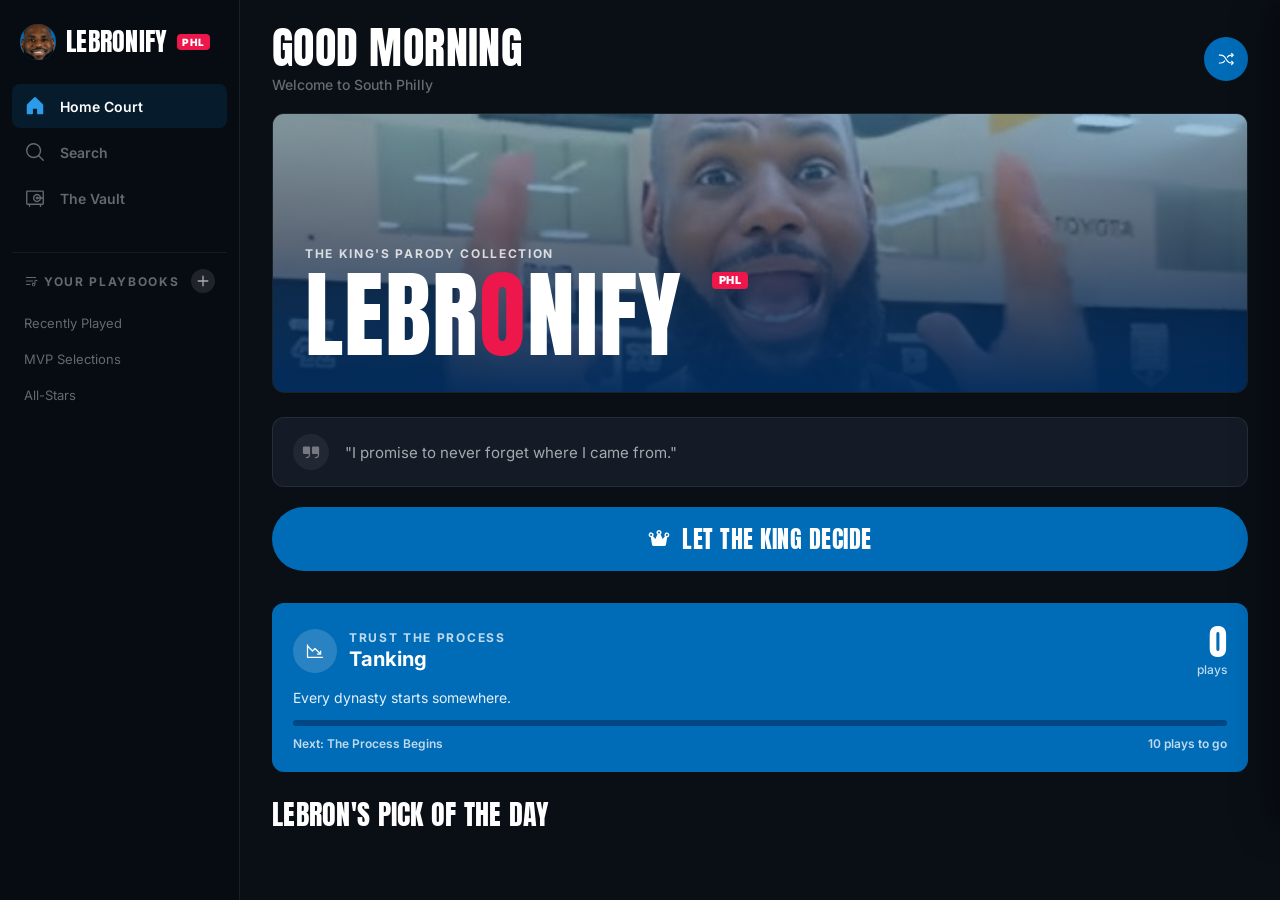
==== commit e576132d: "Rework the web player to match the landing page's system Replace the earlier arena refresh with a co" ====
--- a/player/index.html
+++ b/player/index.html
@@ -40,6 +40,7 @@
     <link rel="manifest" href="site.webmanifest">
 
     <link rel="preload" href="/fonts/inter-var.woff2" as="font" type="font/woff2" crossorigin>
+    <link rel="preload" href="/fonts/anton.woff2" as="font" type="font/woff2" crossorigin>
 
     <script type="application/ld+json">
 {
@@ -86,7 +87,7 @@
         <!-- Sidebar -->
         <aside class="sidebar" id="sidebar">
             <a href="/" class="sidebar-logo">
-                <img src="images/ui/lebron_default.png" alt="LeBronify" class="sidebar-logo-img">
+                <span class="brand-mark"><img src="images/ui/lebron_default.png" alt=""></span>
                 <span class="sidebar-logo-text">LEBRONIFY</span>
             </a>
             <nav class="sidebar-nav">
@@ -138,7 +139,7 @@
                     <div class="home-banner">
                         <img src="images/ui/lebron_banner.jpg" alt="LeBron" class="banner-img">
                         <div class="banner-overlay">
-                            <h1 class="banner-title">LeBronify <span class="visually-hidden">— LeBron James parody music player</span><span class="phl-badge" aria-hidden="true">PHL</span></h1>
+                            <h1 class="banner-title">LeBr<span class="banner-o">o</span>nify <span class="visually-hidden">— LeBron James parody music player</span><span class="phl-badge" aria-hidden="true">PHL</span></h1>
                             <p class="banner-sub">The King's Parody Collection</p>
                         </div>
                     </div>
@@ -174,7 +175,7 @@
 
                     <!-- Shuffle Button -->
                     <button class="shuffle-btn" id="shuffle-all-btn">
-                        <i data-icon="shuffle" data-icon-size="20"></i>
+                        <i data-icon="crown" data-icon-size="22"></i>
                         Let The King Decide
                     </button>
 
